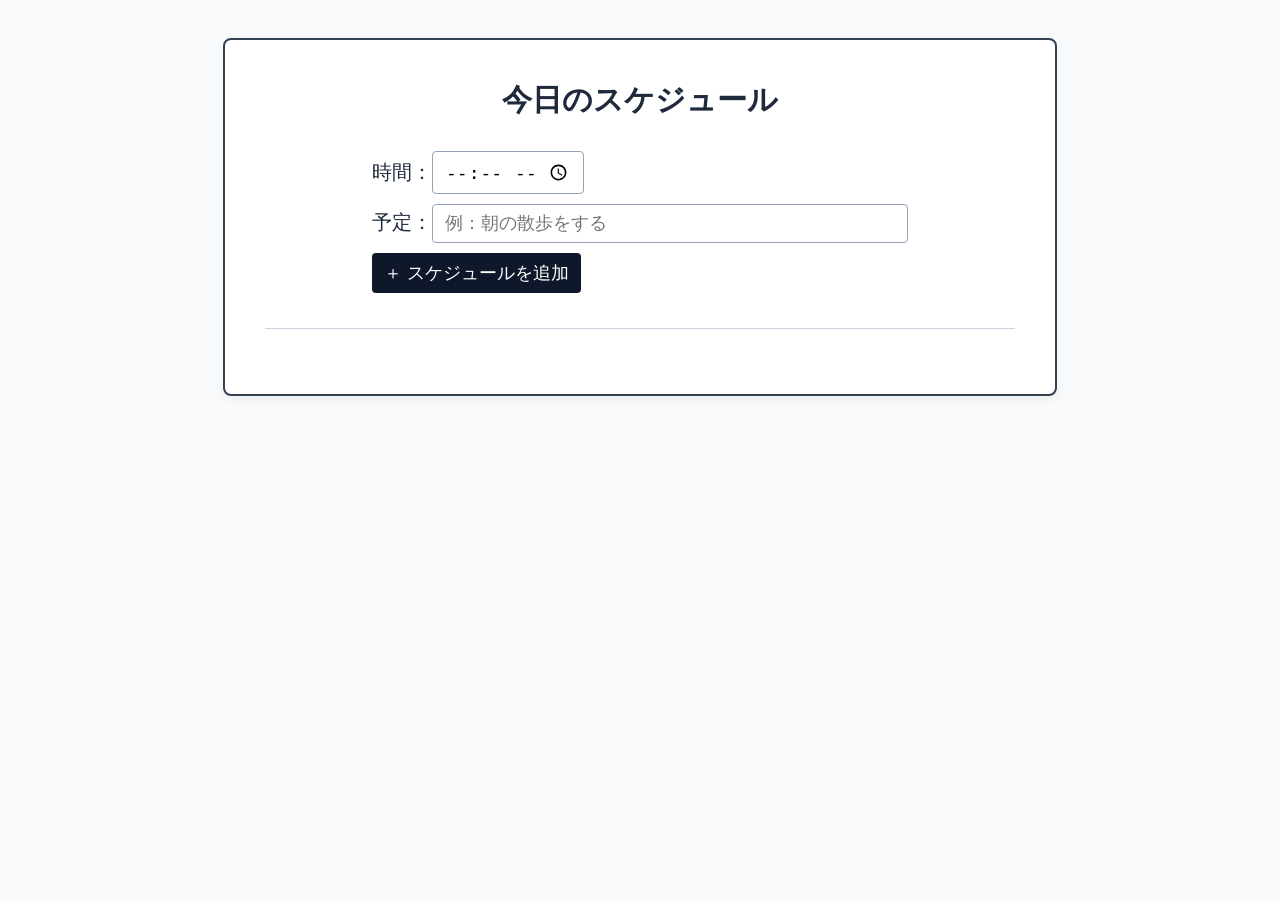
==== index.html @ 15ab1a18 "名前変更" ====
<!DOCTYPE html>
<html lang="ja">
<head>
    <meta charset="UTF-8">
    <title>生活リズム改善アプリ</title>
    <link rel="stylesheet" href="all.css">
</head>
<body>
    <div class="waku">
        <h1 style="font-size: 30px; margin-top: 0;">今日のスケジュール</h1>

        <!-- 入力エリア -->
        <div class="form-area">
            <label>時間：<input type="time" id="zikan" required></label>
            <br>
            <label>予定：<input type="text" id="mokuhyou" placeholder="例：朝の散歩をする" style="width: 450px;" onkeydown="if(event.key==='Enter')tuika()"></label>
            <br>
            <!-- 追加ボタン -->
            <button class="add-btn" onclick="tuika()">＋ スケジュールを追加</button>
        </div>

        <hr style="border: none; border-top: 1px solid #cbd5e1; margin: 25px 0;">

        <!-- スケジュール表示場所 -->
        <div id="itiran"></div>
    </div>

    <!-- JavaScriptを読み込む -->
    <script src="index.js"></script>
</body>
</html>
---- all.css ----
/* ページ全体の設定 */
body {
    font-family: 'Segoe UI', 'Hiragino Sans', 'メイリオ', sans-serif; /* フォント指定 */
    font-size: 20px; /* 基本の文字サイズ */
    display: flex; /* flexboxで配置調整 */
    justify-content: center; /* 横方向の中央に配置 */
    padding-top: 30px; /* ページ上部の余白 */
    background-color: #f8fafc; /* 背景色 */
    color: #1e293b; /* 基本の文字色 */
}

/* メインの枠 */
.waku {
    border: 2px solid #334155; /* 線の太さ・色 */
    border-radius: 8px; /* 角丸 */
    padding: 40px; /* 内側の余白 */
    width: 750px; /* 横幅 */
    text-align: center; /* 文字を中央揃え */
    background-color: #ffffff; /* 背景色 */
    box-shadow: 0 4px 12px rgba(0, 0, 0, 0.05); /* 影 */
}

/* タイトル */
.main-title {
    font-size: 30px; /* 文字サイズ */
    margin-top: 0; /* 余白消去 */
}

/* 入力エリア */
.form-area {
    text-align: left; /* 入力欄の文字を左揃え */
    display: inline-block;
    margin-bottom: 10px; /* 下部余白 */
}

/* 予定入力欄 */
#mokuhyou {
    width: 450px; /* 予定入力欄の横幅 */
}

/* スケジュール一覧 */
.list-box {
    border: 1px solid #cbd5e1;
    border-left: 5px solid #0f172a; /* 左側のみ太くする */
    border-radius: 4px;
    padding: 15px 20px;
    margin: 12px auto; /* 上下余白・左右中央揃え */
    width: 90%;
    display: flex; /* flexboxで横並び */
    flex-direction: row; /* 左から順に整列 */
    justify-content: flex-start;
    gap:10px; /* 要素同士の間隔 */
    align-items: center; /* 上下中央揃え */
    text-align: left;
    font-size: 20px;
    background-color: #ffffff;
    box-sizing: border-box; /* padding・borderを横幅に含める */
}

/* 入力欄とボタンの共通設定 */
input, button {
    font-size: 18px;
    padding: 8px 12px;
    margin-top: 10px; /* 上部余白 */
    border: 1px solid #94a3b8;
    border-radius: 4px;
}

/* 入力欄を選択したとき */
input:focus {
    outline: 2px solid #0f172a; /* 枠線で強調 */
}

/* スケジュール追加ボタン */
button.add-btn {
    background-color: #0f172a;
    color: #ffffff;
    cursor: pointer; /* 指型カーソルに変更 */
    border: none;
    transition: background-color 0.2s; /* 背景色の変更を滑らかに行う */
}

/* 追加ボタンにカーソルを合わせたとき */
button.add-btn:hover {
    background-color: #334155;
}
/* 達成ボタン */
.complete-btn {
    margin: 0;
    flex-shrink: 0; /* 横幅の縮み防止 */
}

/* スケジュール表示 */
.schedule {
    flex: 0 1 auto;
    text-align: left; /* 左寄せ */
    min-width: 0; /* 内容が長い場合は縮小 */
}

/* 削除ボタン */
.del-btn {
    font-size: 14px;
    padding: 6px 12px;
    margin: 0;
    cursor: pointer;
    background-color: #ffffff;
    color: #ef4444;
    border: 1px solid #ef4444;
    transition: all 0.2s;
    margin-left: auto; /* 右寄せ */
    flex-shrink: 0;
}

/* 削除ボタンにカーソルを合わせたとき */
.del-btn:hover {
    background-color: #ef4444;
    color: #ffffff;
}

/* スケジュールが空の場合 */
.empty-msg {
    font-size: 18px;
    color: #64748b;
    margin-top: 15px;
}

/* グラフ全体 */
.graph-area{
    width: 90%;
    margin: 20px auto 25px;
    text-align: left;
}

/* グラフのタイトル・数値 */
.graph-header{
    display: flex;
    justify-content: space-between;
    align-items: center;
    margin-bottom: 10px;
    font-size: 18px;
    font-weight: bold; /*  */
}

/* 達成率の数値 */
.graph-rate{
    color :#35e735;
    font-size: 24px;
}

/* 帯グラフの背景 */
.graph-bar{
    width: 100%;
    height: 18px;
    background-color: #cbd5e1;
    border-radius: 20px;
    overflow: hidden;
}

/* グラフの達成済み部分 */
.graph-fill{
    height: 100%;
    width: 0%;
    background-color: #cbd5e1;
    border-radius: 20px;
    transition: width 0.4s ease;
}

/* 達成数・未達成数表示 */
.graph-detail{
    display:flex;
    justify-content: space-between;
    margin-top: 8px;
    font-size: 14px;
    color: #cbd5e1;
}
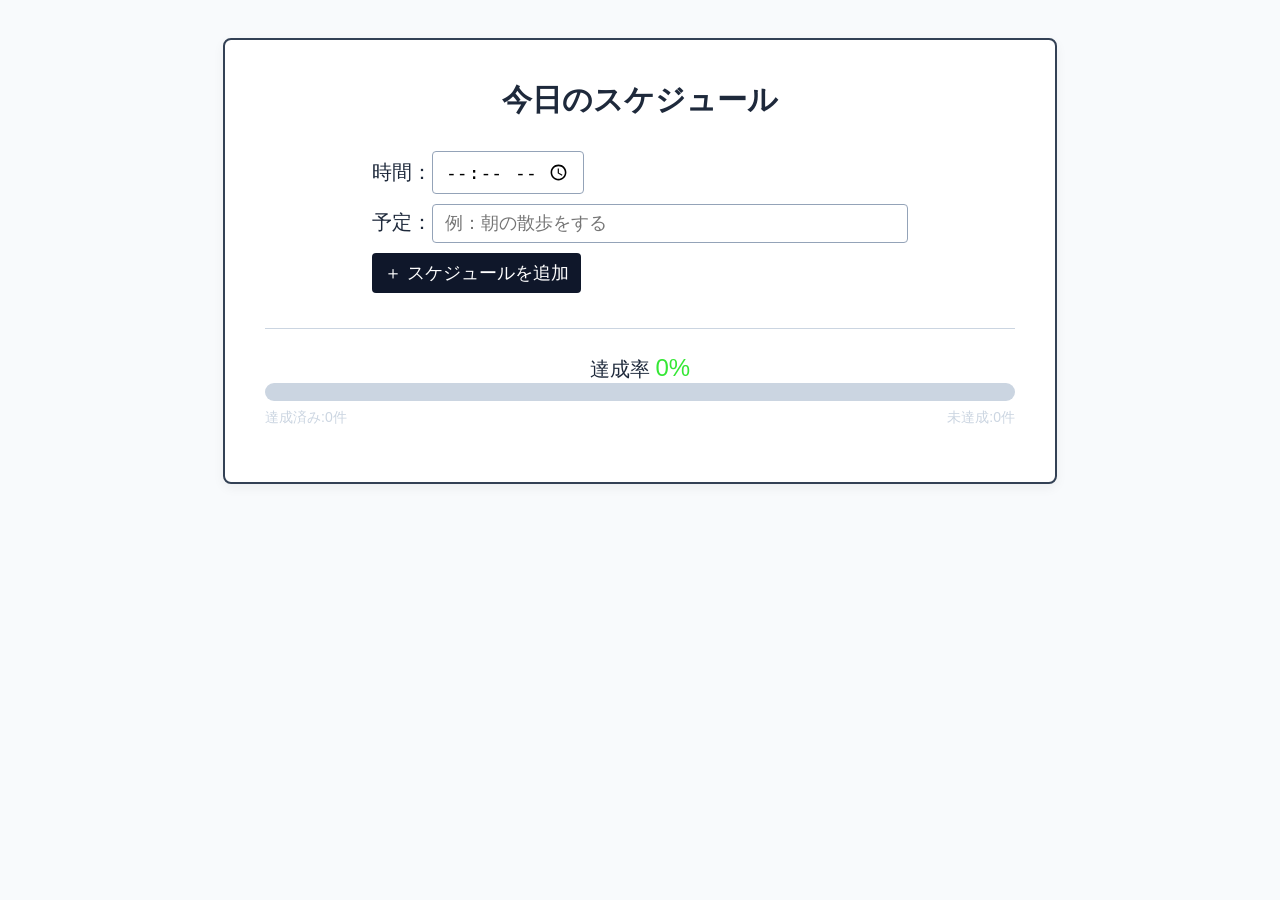
==== commit 0fb4bf9a: "達成率グラフ" ====
--- a/index.html
+++ b/index.html
@@ -21,6 +21,8 @@
 
         <hr style="border: none; border-top: 1px solid #cbd5e1; margin: 25px 0;">
 
+        <!-- 達成率グラフ表示場所 -->
+        <div id="tasseiritu"></div>
         <!-- スケジュール表示場所 -->
         <div id="itiran"></div>
     </div>
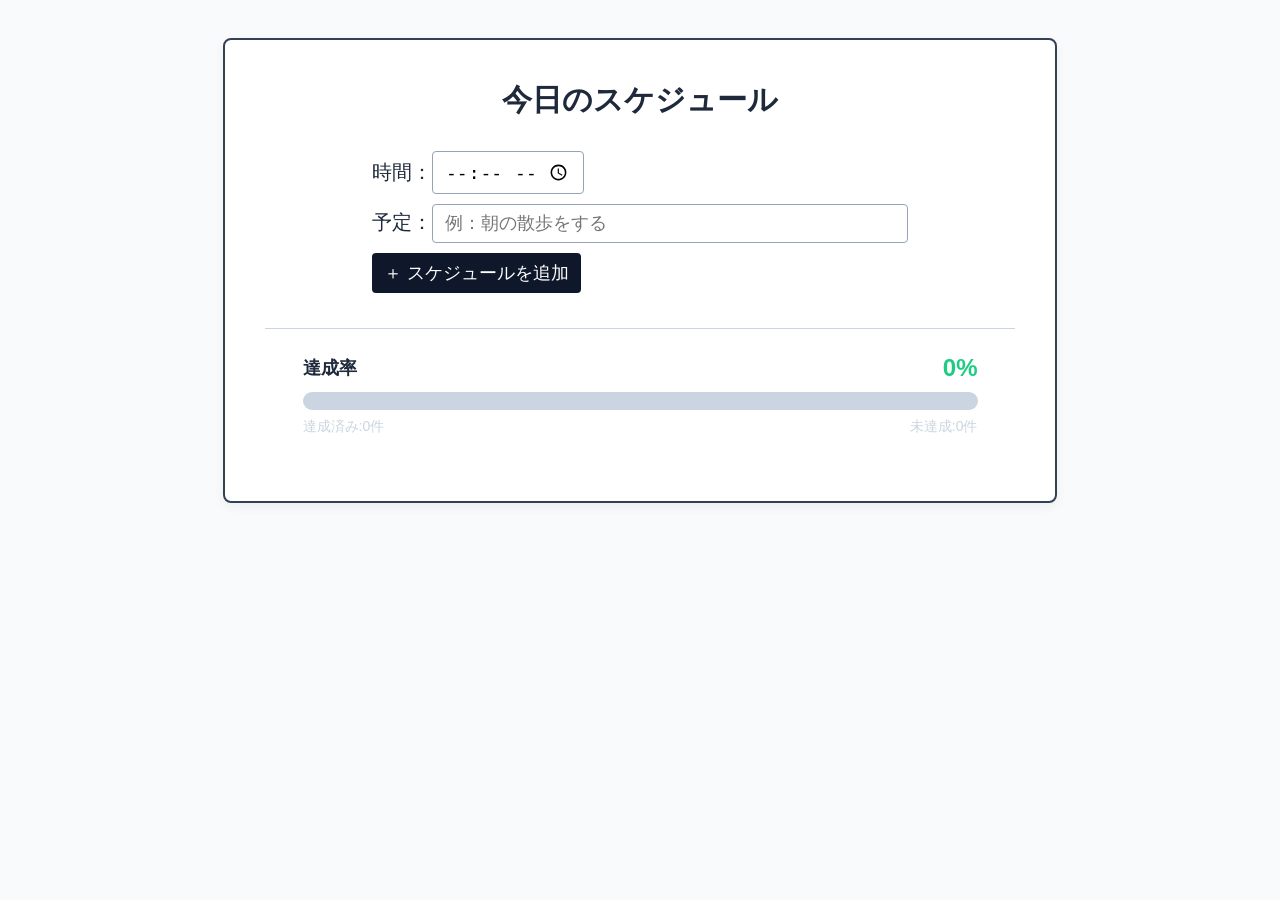
==== commit 30d3278c: "応援コメント 出力場所追加" ====
--- a/index.html
+++ b/index.html
@@ -23,6 +23,8 @@
 
         <!-- 達成率グラフ表示場所 -->
         <div id="tasseiritu"></div>
+        <!-- 応援コメント表示場所 -->
+        <div id="ouen"></div>
         <!-- スケジュール表示場所 -->
         <div id="itiran"></div>
     </div>
--- a/all.css
+++ b/all.css
@@ -143,7 +143,7 @@
 
 /* 達成率の数値 */
 .graph-rate{
-    color :#35e735;
+    color :#1ccc83;
     font-size: 24px;
 }
 
@@ -160,7 +160,7 @@
 .graph-fill{
     height: 100%;
     width: 0%;
-    background-color: #cbd5e1;
+    background-color: #1ccc83;
     border-radius: 20px;
     transition: width 0.4s ease;
 }
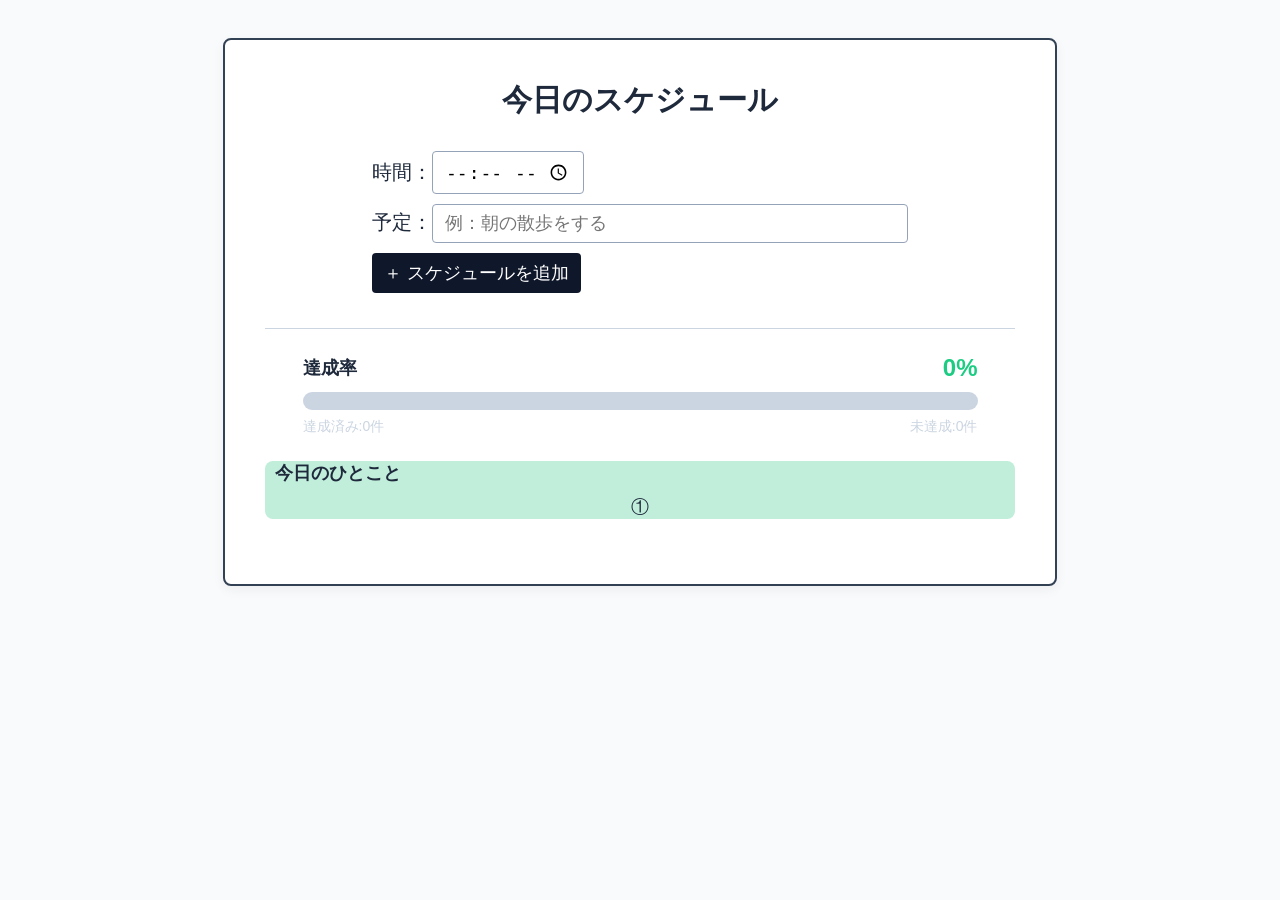
==== commit d35d167f: "修正" ====
--- a/index.html
+++ b/index.html
@@ -23,7 +23,6 @@
 
         <!-- 達成率グラフ表示場所 -->
         <div id="tasseiritu"></div>
-        <!-- 応援コメント表示場所 -->
         <div id="ouen"></div>
         <!-- スケジュール表示場所 -->
         <div id="itiran"></div>
--- a/all.css
+++ b/all.css
@@ -173,3 +173,17 @@
     font-size: 14px;
     color: #cbd5e1;
 }
+/* コメント全体 */
+.ouen-area{
+    background-color: #c1eedb;
+    font-size: 18px;
+    margin: 20px auto 25px;
+    border-radius: 8px;
+}
+/* コメントのタイトル */
+.ouen-header{
+    font-weight: bold;
+    text-align: left;
+    margin-left: 10px;
+    margin-bottom: 10px;
+}
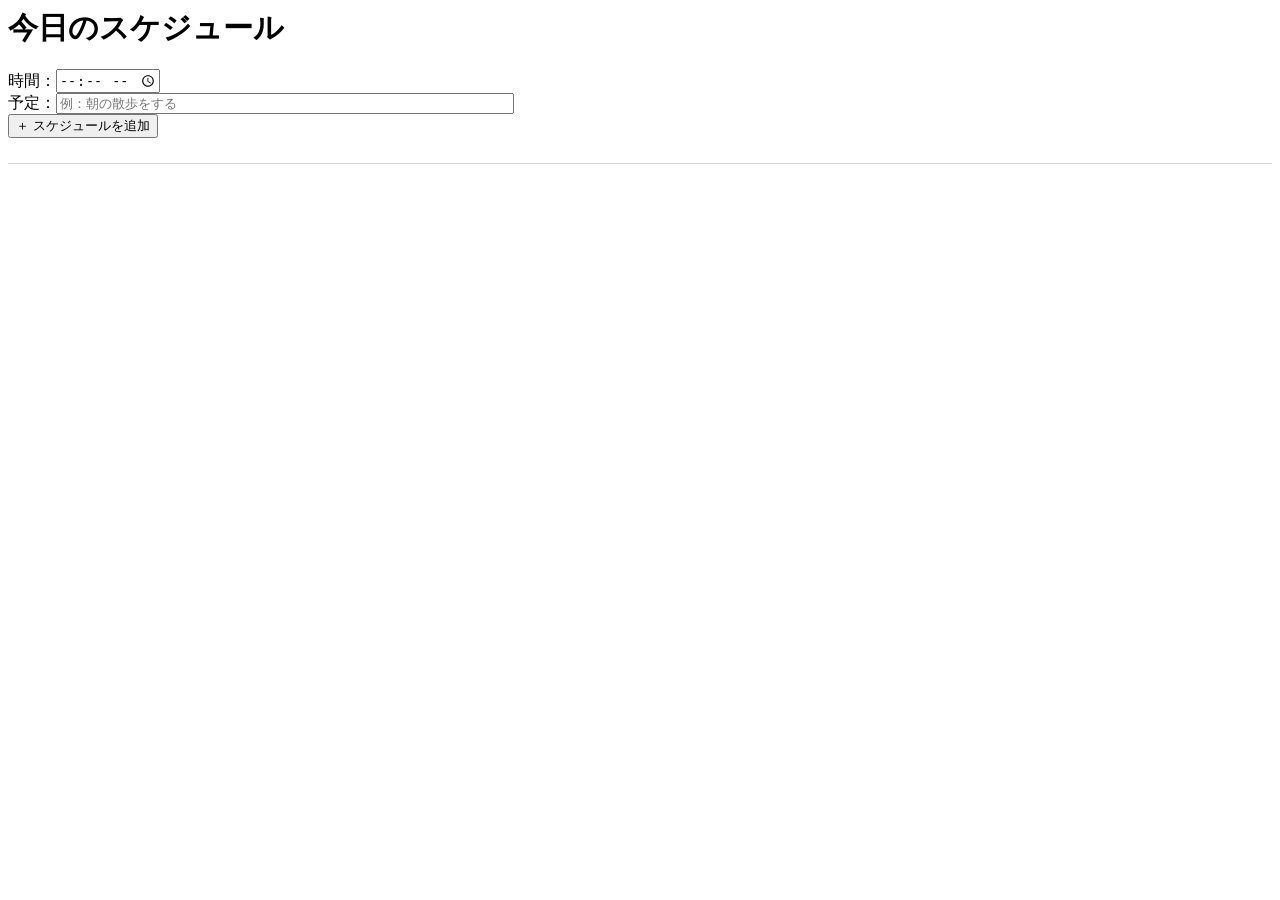
==== commit 9463007c: "コメント" ====
--- a/index.html
+++ b/index.html
@@ -3,7 +3,7 @@
 <head>
     <meta charset="UTF-8">
     <title>生活リズム改善アプリ</title>
-    <link rel="stylesheet" href="all.css">
+    <link rel="stylesheet" href="file.css">
 </head>
 <body>
     <div class="waku">
@@ -23,12 +23,13 @@
 
         <!-- 達成率グラフ表示場所 -->
         <div id="tasseiritu"></div>
+        <!-- コメント表示場所 -->
         <div id="ouen"></div>
         <!-- スケジュール表示場所 -->
         <div id="itiran"></div>
     </div>
 
     <!-- JavaScriptを読み込む -->
-    <script src="index.js"></script>
+    <script src="file.js"></script>
 </body>
 </html>
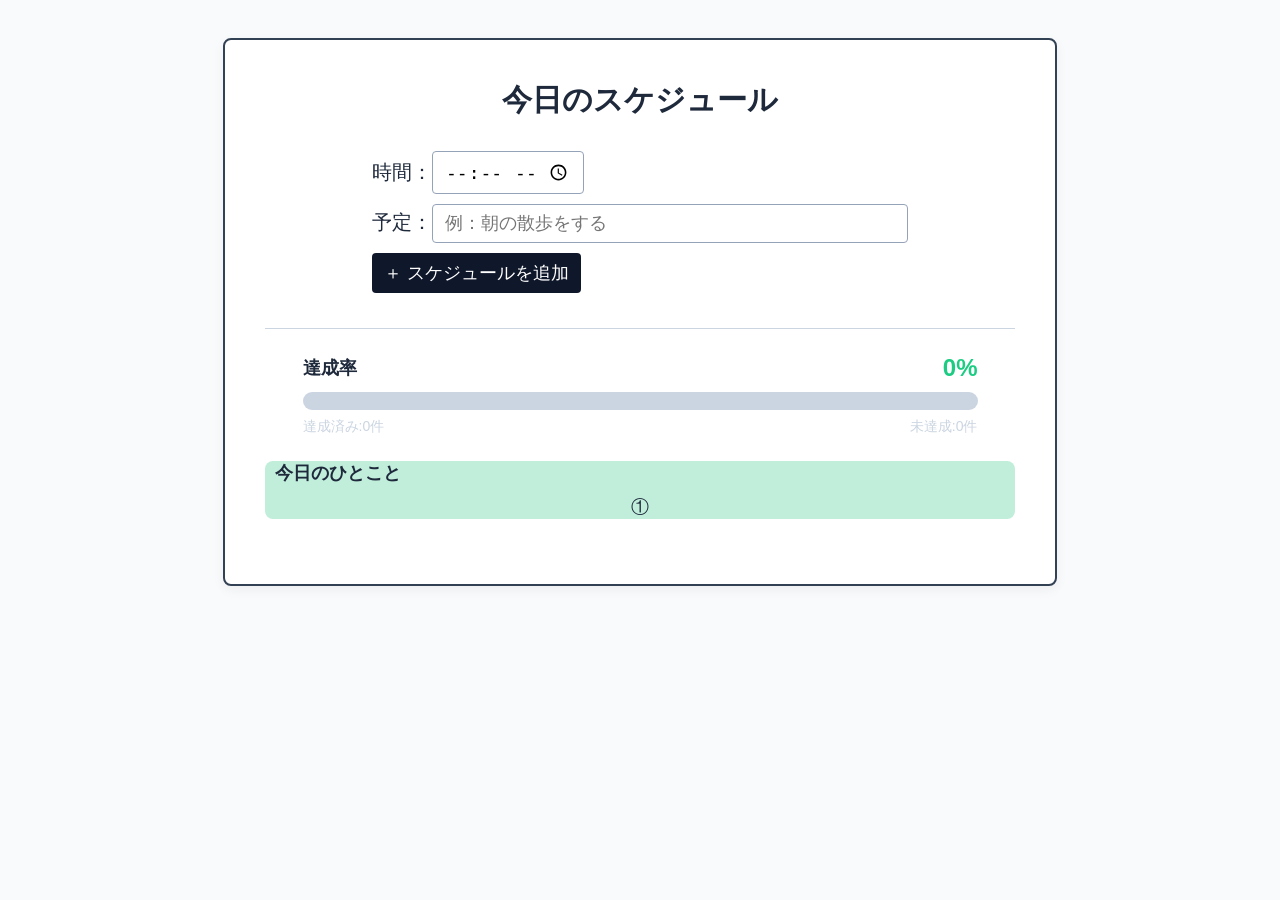
==== commit 054ddaa3: "名称変更" ====
--- a/index.html
+++ b/index.html
@@ -3,7 +3,7 @@
 <head>
     <meta charset="UTF-8">
     <title>生活リズム改善アプリ</title>
-    <link rel="stylesheet" href="file.css">
+    <link rel="stylesheet" href="all.css">
 </head>
 <body>
     <div class="waku">
@@ -30,6 +30,6 @@
     </div>
 
     <!-- JavaScriptを読み込む -->
-    <script src="file.js"></script>
+    <script src="index.js"></script>
 </body>
 </html>
--- a/all.css
+++ b/all.css
@@ -0,0 +1,189 @@
+/* ページ全体の設定 */
+body {
+    font-family: 'Segoe UI', 'Hiragino Sans', 'メイリオ', sans-serif; /* フォント指定 */
+    font-size: 20px; /* 基本の文字サイズ */
+    display: flex; /* flexboxで配置調整 */
+    justify-content: center; /* 横方向の中央に配置 */
+    padding-top: 30px; /* ページ上部の余白 */
+    background-color: #f8fafc; /* 背景色 */
+    color: #1e293b; /* 基本の文字色 */
+}
+
+/* メインの枠 */
+.waku {
+    border: 2px solid #334155; /* 線の太さ・色 */
+    border-radius: 8px; /* 角丸 */
+    padding: 40px; /* 内側の余白 */
+    width: 750px; /* 横幅 */
+    text-align: center; /* 文字を中央揃え */
+    background-color: #ffffff; /* 背景色 */
+    box-shadow: 0 4px 12px rgba(0, 0, 0, 0.05); /* 影 */
+}
+
+/* タイトル */
+.main-title {
+    font-size: 30px; /* 文字サイズ */
+    margin-top: 0; /* 余白消去 */
+}
+
+/* 入力エリア */
+.form-area {
+    text-align: left; /* 入力欄の文字を左揃え */
+    display: inline-block;
+    margin-bottom: 10px; /* 下部余白 */
+}
+
+/* 予定入力欄 */
+#mokuhyou {
+    width: 450px; /* 予定入力欄の横幅 */
+}
+
+/* スケジュール一覧 */
+.list-box {
+    border: 1px solid #cbd5e1;
+    border-left: 5px solid #0f172a; /* 左側のみ太くする */
+    border-radius: 4px;
+    padding: 15px 20px;
+    margin: 12px auto; /* 上下余白・左右中央揃え */
+    width: 90%;
+    display: flex; /* flexboxで横並び */
+    flex-direction: row; /* 左から順に整列 */
+    justify-content: flex-start;
+    gap:10px; /* 要素同士の間隔 */
+    align-items: center; /* 上下中央揃え */
+    text-align: left;
+    font-size: 20px;
+    background-color: #ffffff;
+    box-sizing: border-box; /* padding・borderを横幅に含める */
+}
+
+/* 入力欄とボタンの共通設定 */
+input, button {
+    font-size: 18px;
+    padding: 8px 12px;
+    margin-top: 10px; /* 上部余白 */
+    border: 1px solid #94a3b8;
+    border-radius: 4px;
+}
+
+/* 入力欄を選択したとき */
+input:focus {
+    outline: 2px solid #0f172a; /* 枠線で強調 */
+}
+
+/* スケジュール追加ボタン */
+button.add-btn {
+    background-color: #0f172a;
+    color: #ffffff;
+    cursor: pointer; /* 指型カーソルに変更 */
+    border: none;
+    transition: background-color 0.2s; /* 背景色の変更を滑らかに行う */
+}
+
+/* 追加ボタンにカーソルを合わせたとき */
+button.add-btn:hover {
+    background-color: #334155;
+}
+/* 達成ボタン */
+.complete-btn {
+    margin: 0;
+    flex-shrink: 0; /* 横幅の縮み防止 */
+}
+
+/* スケジュール表示 */
+.schedule {
+    flex: 0 1 auto;
+    text-align: left; /* 左寄せ */
+    min-width: 0; /* 内容が長い場合は縮小 */
+}
+
+/* 削除ボタン */
+.del-btn {
+    font-size: 14px;
+    padding: 6px 12px;
+    margin: 0;
+    cursor: pointer;
+    background-color: #ffffff;
+    color: #ef4444;
+    border: 1px solid #ef4444;
+    transition: all 0.2s;
+    margin-left: auto; /* 右寄せ */
+    flex-shrink: 0;
+}
+
+/* 削除ボタンにカーソルを合わせたとき */
+.del-btn:hover {
+    background-color: #ef4444;
+    color: #ffffff;
+}
+
+/* スケジュールが空の場合 */
+.empty-msg {
+    font-size: 18px;
+    color: #64748b;
+    margin-top: 15px;
+}
+
+/* グラフ全体 */
+.graph-area{
+    width: 90%;
+    margin: 20px auto 25px;
+    text-align: left;
+}
+
+/* グラフのタイトル・数値 */
+.graph-header{
+    display: flex;
+    justify-content: space-between;
+    align-items: center;
+    margin-bottom: 10px;
+    font-size: 18px;
+    font-weight: bold; /*  */
+}
+
+/* 達成率の数値 */
+.graph-rate{
+    color :#1ccc83;
+    font-size: 24px;
+}
+
+/* 帯グラフの背景 */
+.graph-bar{
+    width: 100%;
+    height: 18px;
+    background-color: #cbd5e1;
+    border-radius: 20px;
+    overflow: hidden;
+}
+
+/* グラフの達成済み部分 */
+.graph-fill{
+    height: 100%;
+    width: 0%;
+    background-color: #1ccc83;
+    border-radius: 20px;
+    transition: width 0.4s ease;
+}
+
+/* 達成数・未達成数表示 */
+.graph-detail{
+    display:flex;
+    justify-content: space-between;
+    margin-top: 8px;
+    font-size: 14px;
+    color: #cbd5e1;
+}
+/* コメント全体 */
+.ouen-area{
+    background-color: #c1eedb;
+    font-size: 18px;
+    margin: 20px auto 25px;
+    border-radius: 8px;
+}
+/* コメントのタイトル */
+.ouen-header{
+    font-weight: bold;
+    text-align: left;
+    margin-left: 10px;
+    margin-bottom: 10px;
+}
